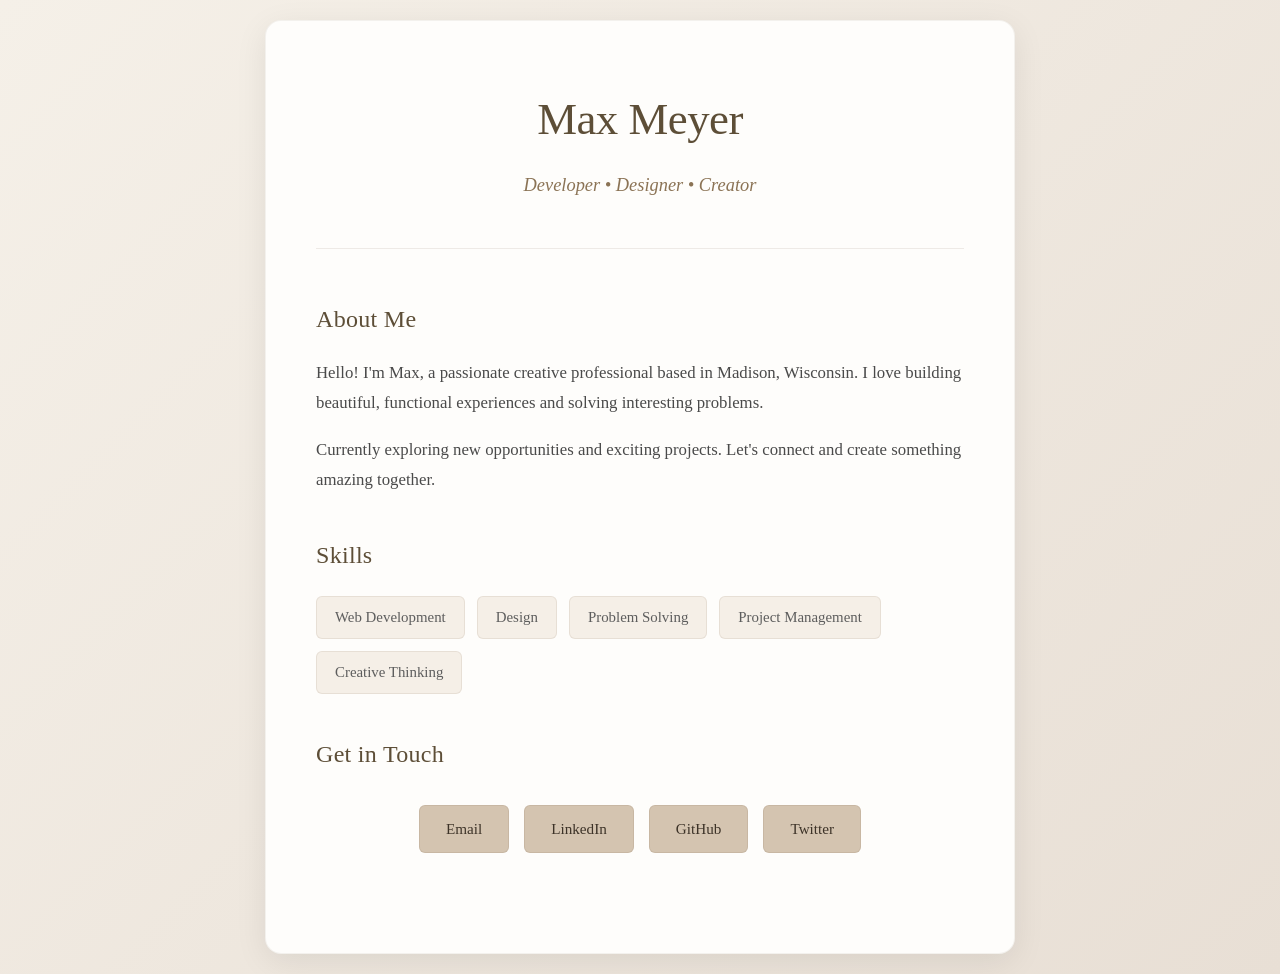
==== index.html @ b64dd480 "Rename max-personal-site.html to index.html" ====
<!DOCTYPE html>
<html lang="en">
<head>
    <meta charset="UTF-8">
    <meta name="viewport" content="width=device-width, initial-scale=1.0">
    <title>Max Meyer</title>
    <style>
        * {
            margin: 0;
            padding: 0;
            box-sizing: border-box;
        }

        body {
            font-family: 'Georgia', 'Times New Roman', serif;
            line-height: 1.7;
            color: #2c2c2c;
            background: linear-gradient(135deg, #f5f0e8 0%, #e8dfd5 100%);
            min-height: 100vh;
            display: flex;
            align-items: center;
            justify-content: center;
            padding: 20px;
        }

        .container {
            max-width: 750px;
            background: #fefdfb;
            border-radius: 16px;
            box-shadow: 0 8px 32px rgba(0,0,0,0.08);
            padding: 60px 50px;
            animation: fadeIn 0.8s ease-out;
            border: 1px solid rgba(200,190,180,0.2);
        }

        @keyframes fadeIn {
            from {
                opacity: 0;
                transform: translateY(20px);
            }
            to {
                opacity: 1;
                transform: translateY(0);
            }
        }

        .header {
            text-align: center;
            margin-bottom: 50px;
            padding-bottom: 30px;
            border-bottom: 1px solid rgba(150,130,110,0.15);
        }

        h1 {
            font-size: 2.8em;
            color: #5d4e37;
            margin-bottom: 12px;
            font-weight: 400;
            letter-spacing: -0.5px;
        }

        .tagline {
            font-size: 1.15em;
            color: #8b7355;
            font-weight: 300;
            font-style: italic;
        }

        .section {
            margin-bottom: 40px;
        }

        h2 {
            font-size: 1.5em;
            color: #5d4e37;
            margin-bottom: 18px;
            font-weight: 400;
            letter-spacing: 0.3px;
        }

        p {
            font-size: 1.05em;
            color: #4a4a4a;
            margin-bottom: 16px;
            line-height: 1.8;
        }

        .links {
            display: flex;
            gap: 15px;
            justify-content: center;
            flex-wrap: wrap;
            margin-top: 30px;
        }

        .links a {
            padding: 10px 26px;
            background: #d4c4b0;
            color: #3d3328;
            text-decoration: none;
            border-radius: 6px;
            transition: all 0.3s ease;
            font-weight: 400;
            font-size: 0.95em;
            border: 1px solid rgba(150,130,110,0.2);
        }

        .links a:hover {
            background: #c4b5a3;
            transform: translateY(-1px);
            box-shadow: 0 4px 12px rgba(93, 78, 55, 0.15);
        }

        .skills {
            display: flex;
            flex-wrap: wrap;
            gap: 12px;
            margin-top: 20px;
        }

        .skill {
            padding: 8px 18px;
            background: #f5efe7;
            border-radius: 6px;
            font-size: 0.93em;
            color: #5d5d5d;
            border: 1px solid rgba(150,130,110,0.15);
        }

        @media (max-width: 600px) {
            .container {
                padding: 40px 30px;
            }

            h1 {
                font-size: 2.2em;
            }

            .tagline {
                font-size: 1.05em;
            }
        }
    </style>
</head>
<body>
    <div class="container">
        <div class="header">
            <h1>Max Meyer</h1>
            <p class="tagline">Developer • Designer • Creator</p>
        </div>

        <div class="section">
            <h2>About Me</h2>
            <p>
                Hello! I'm Max, a passionate creative professional based in Madison, Wisconsin. 
                I love building beautiful, functional experiences and solving interesting problems.
            </p>
            <p>
                Currently exploring new opportunities and exciting projects. Let's connect and create something amazing together.
            </p>
        </div>

        <div class="section">
            <h2>Skills</h2>
            <div class="skills">
                <span class="skill">Web Development</span>
                <span class="skill">Design</span>
                <span class="skill">Problem Solving</span>
                <span class="skill">Project Management</span>
                <span class="skill">Creative Thinking</span>
            </div>
        </div>

        <div class="section">
            <h2>Get in Touch</h2>
            <div class="links">
                <a href="mailto:max@example.com">Email</a>
                <a href="https://linkedin.com/in/maxmeyer" target="_blank">LinkedIn</a>
                <a href="https://github.com/maxmeyer" target="_blank">GitHub</a>
                <a href="https://twitter.com/maxmeyer" target="_blank">Twitter</a>
            </div>
        </div>
    </div>
</body>
</html>
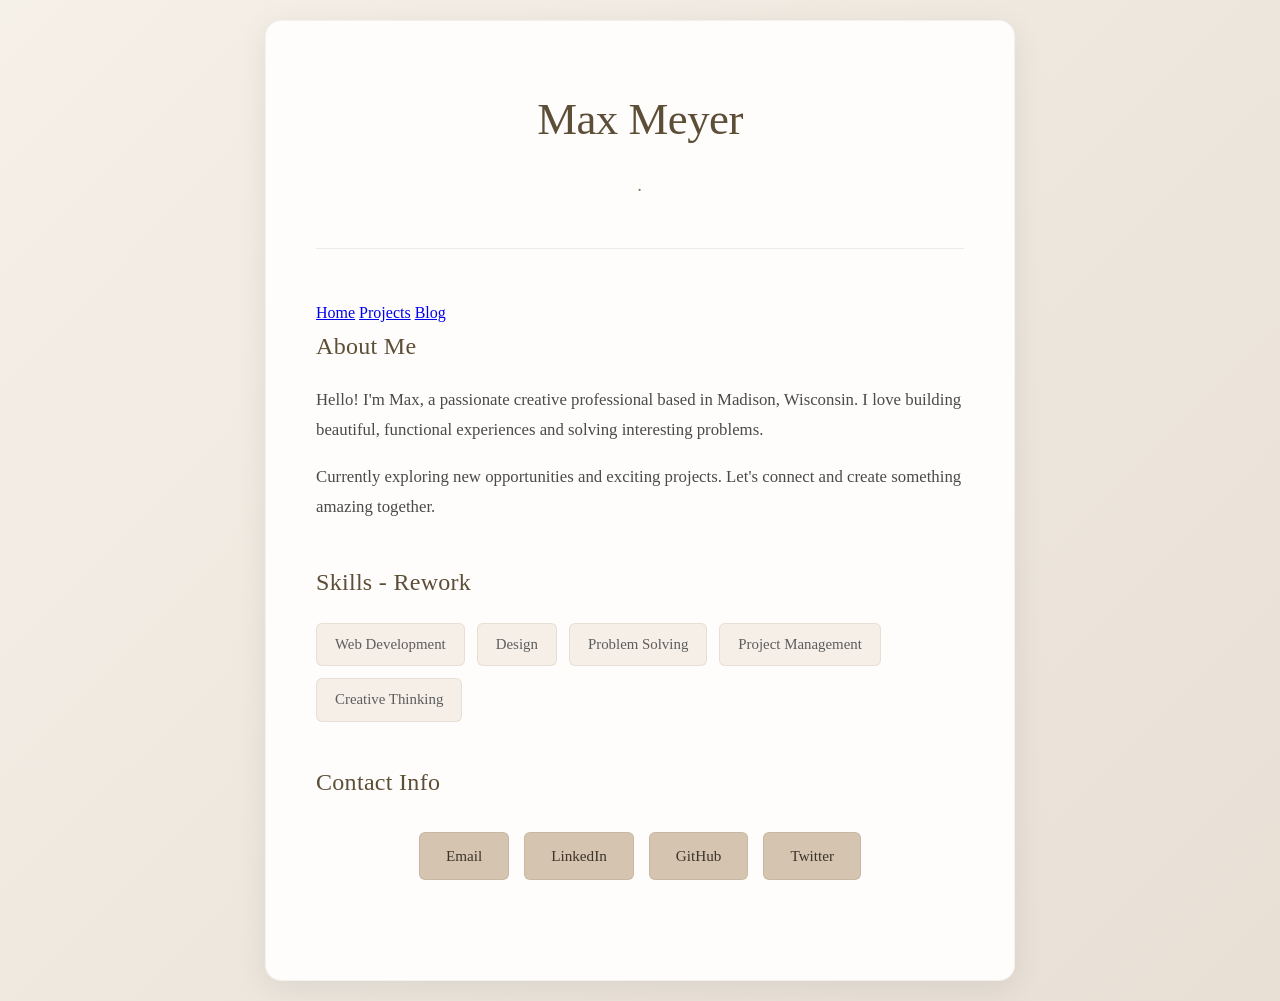
==== commit 0ba47a44: "Merge branch 'main' of https://github.com/maxmeye1/maxmeye1.github.io" ====
--- a/index.html
+++ b/index.html
@@ -146,8 +146,14 @@
     <div class="container">
         <div class="header">
             <h1>Max Meyer</h1>
-            <p class="tagline">Developer • Designer • Creator</p>
+            <p class="tagline">.</p>
         </div>
+
+        <nav>
+            <a href="index.html">Home</a>
+            <a href="projects.html">Projects</a>
+            <a href="blog.html">Blog</a>
+        </nav>
 
         <div class="section">
             <h2>About Me</h2>
@@ -161,7 +167,7 @@
         </div>
 
         <div class="section">
-            <h2>Skills</h2>
+            <h2>Skills - Rework</h2>
             <div class="skills">
                 <span class="skill">Web Development</span>
                 <span class="skill">Design</span>
@@ -172,12 +178,12 @@
         </div>
 
         <div class="section">
-            <h2>Get in Touch</h2>
+            <h2>Contact Info</h2>
             <div class="links">
-                <a href="mailto:max@example.com">Email</a>
-                <a href="https://linkedin.com/in/maxmeyer" target="_blank">LinkedIn</a>
-                <a href="https://github.com/maxmeyer" target="_blank">GitHub</a>
-                <a href="https://twitter.com/maxmeyer" target="_blank">Twitter</a>
+                <a href="mailto:maxmeyer1@live.com">Email</a>
+                <a href="https://www.linkedin.com/in/maxemeyer/" target="_blank">LinkedIn</a>
+                <a href="https://github.com/maxmeye1" target="_blank">GitHub</a>
+                <a href="https://x.com/mmeyerumn" target="_blank">Twitter</a>
             </div>
         </div>
     </div>
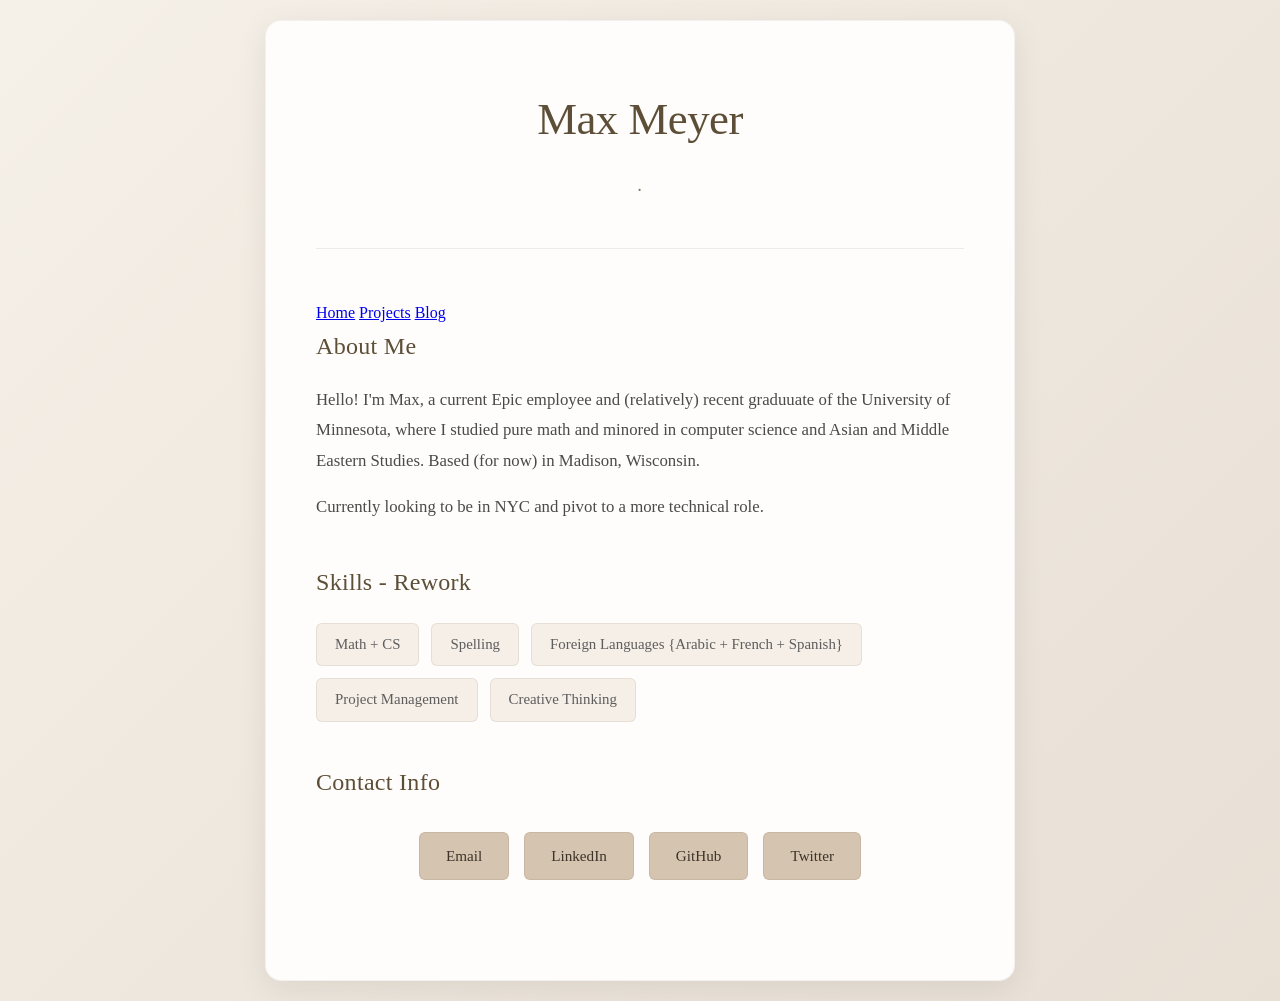
==== commit a3f4024c: "Update index.html" ====
--- a/index.html
+++ b/index.html
@@ -158,20 +158,21 @@
         <div class="section">
             <h2>About Me</h2>
             <p>
-                Hello! I'm Max, a passionate creative professional based in Madison, Wisconsin. 
-                I love building beautiful, functional experiences and solving interesting problems.
+                Hello! I'm Max, a current Epic employee and (relatively) recent graduuate of the University of Minnesota, where
+                I studied pure math and minored in computer science and Asian and Middle Eastern Studies. Based (for now) in 
+                Madison, Wisconsin.
             </p>
             <p>
-                Currently exploring new opportunities and exciting projects. Let's connect and create something amazing together.
+                Currently looking to be in NYC and pivot to a more technical role.
             </p>
         </div>
 
         <div class="section">
             <h2>Skills - Rework</h2>
             <div class="skills">
-                <span class="skill">Web Development</span>
-                <span class="skill">Design</span>
-                <span class="skill">Problem Solving</span>
+                <span class="skill">Math + CS</span>
+                <span class="skill">Spelling</span>
+                <span class="skill">Foreign Languages {Arabic + French + Spanish} </span>
                 <span class="skill">Project Management</span>
                 <span class="skill">Creative Thinking</span>
             </div>
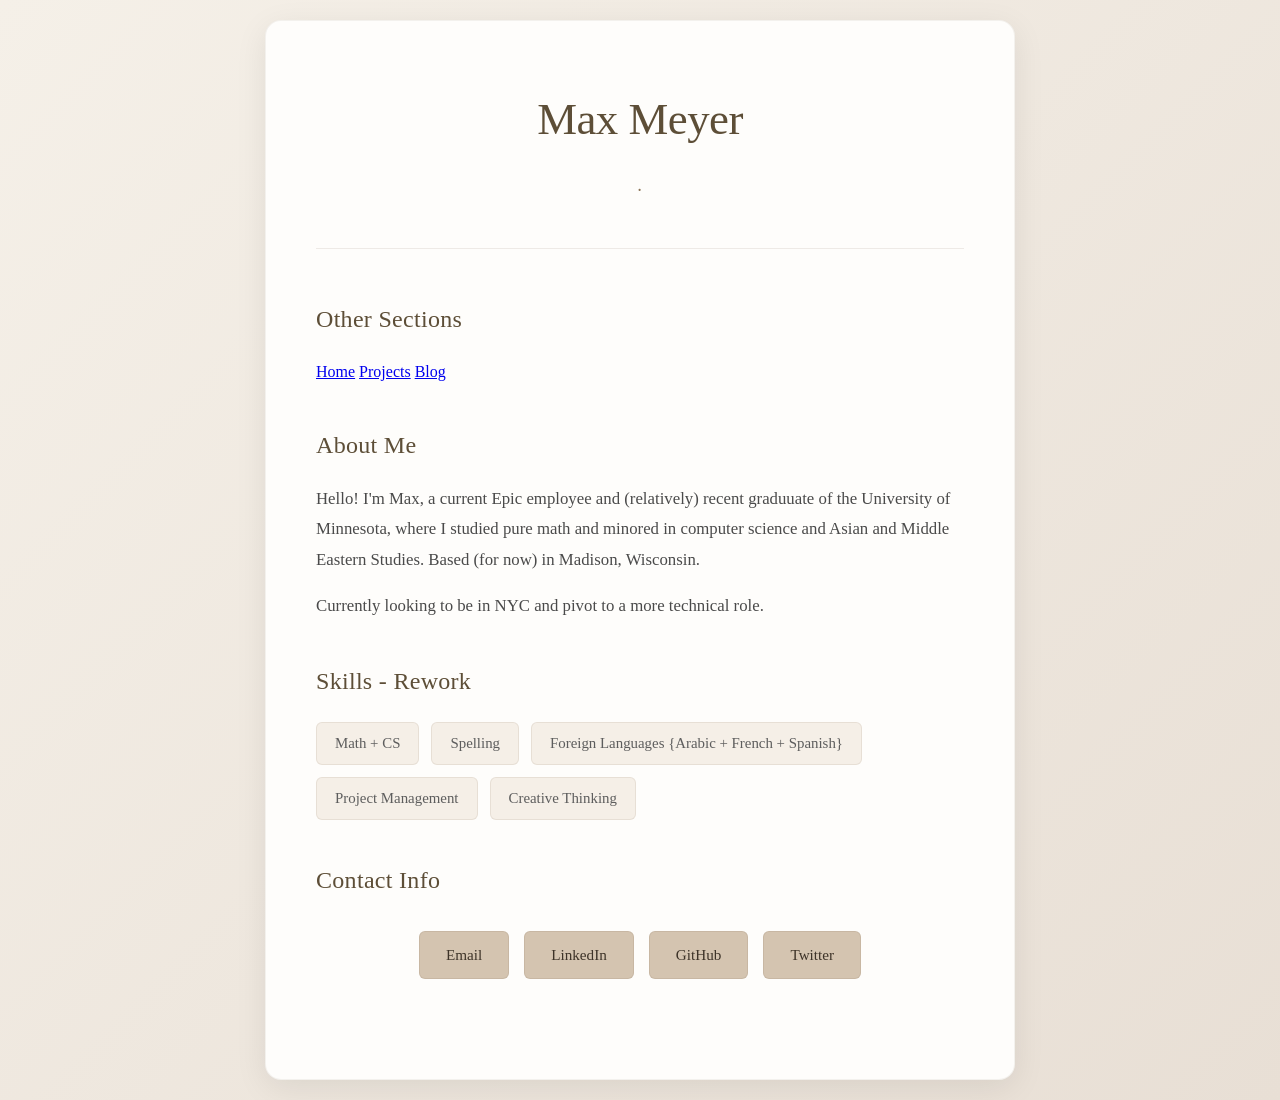
==== commit a4f5e38d: "rework home page" ====
--- a/index.html
+++ b/index.html
@@ -148,12 +148,16 @@
             <h1>Max Meyer</h1>
             <p class="tagline">.</p>
         </div>
-
-        <nav>
-            <a href="index.html">Home</a>
-            <a href="projects.html">Projects</a>
-            <a href="blog.html">Blog</a>
-        </nav>
+        
+        <div class="section">
+            <h2>Other Sections</h2>
+            <nav>
+                <a href="index.html">Home</a>
+                <a href="projects.html">Projects</a>
+                <a href="blog.html">Blog</a>
+            </nav> 
+        </div>
+        
 
         <div class="section">
             <h2>About Me</h2>
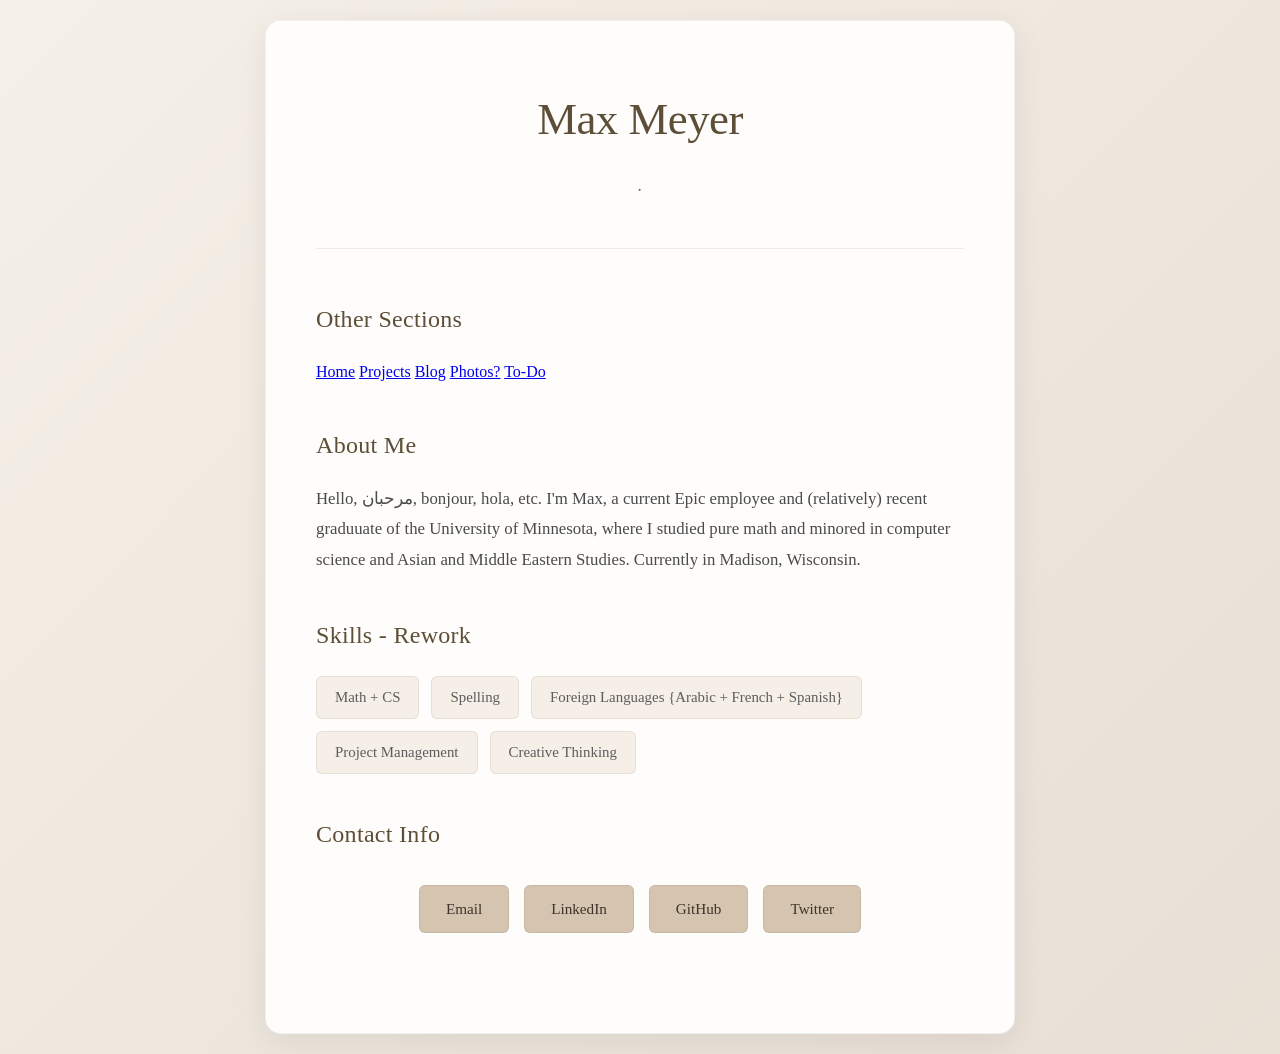
==== commit 1ec98689: "Updates to files Adding photos, project page, to do pages" ====
--- a/index.html
+++ b/index.html
@@ -154,7 +154,10 @@
             <nav>
                 <a href="index.html">Home</a>
                 <a href="projects.html">Projects</a>
-                <a href="blog.html">Blog</a>
+                <a href="blog-index-page.html">Blog</a>
+                <a href="photos.html">Photos?</a>
+                <a href="todo.html">To-Do</a>
+
             </nav> 
         </div>
         
@@ -162,12 +165,9 @@
         <div class="section">
             <h2>About Me</h2>
             <p>
-                Hello! I'm Max, a current Epic employee and (relatively) recent graduuate of the University of Minnesota, where
-                I studied pure math and minored in computer science and Asian and Middle Eastern Studies. Based (for now) in 
+                Hello, مرحبان, bonjour, hola, etc. I'm Max, a current Epic employee and (relatively) recent graduuate of the University of Minnesota, where
+                I studied pure math and minored in computer science and Asian and Middle Eastern Studies. Currently in 
                 Madison, Wisconsin.
-            </p>
-            <p>
-                Currently looking to be in NYC and pivot to a more technical role.
             </p>
         </div>
 
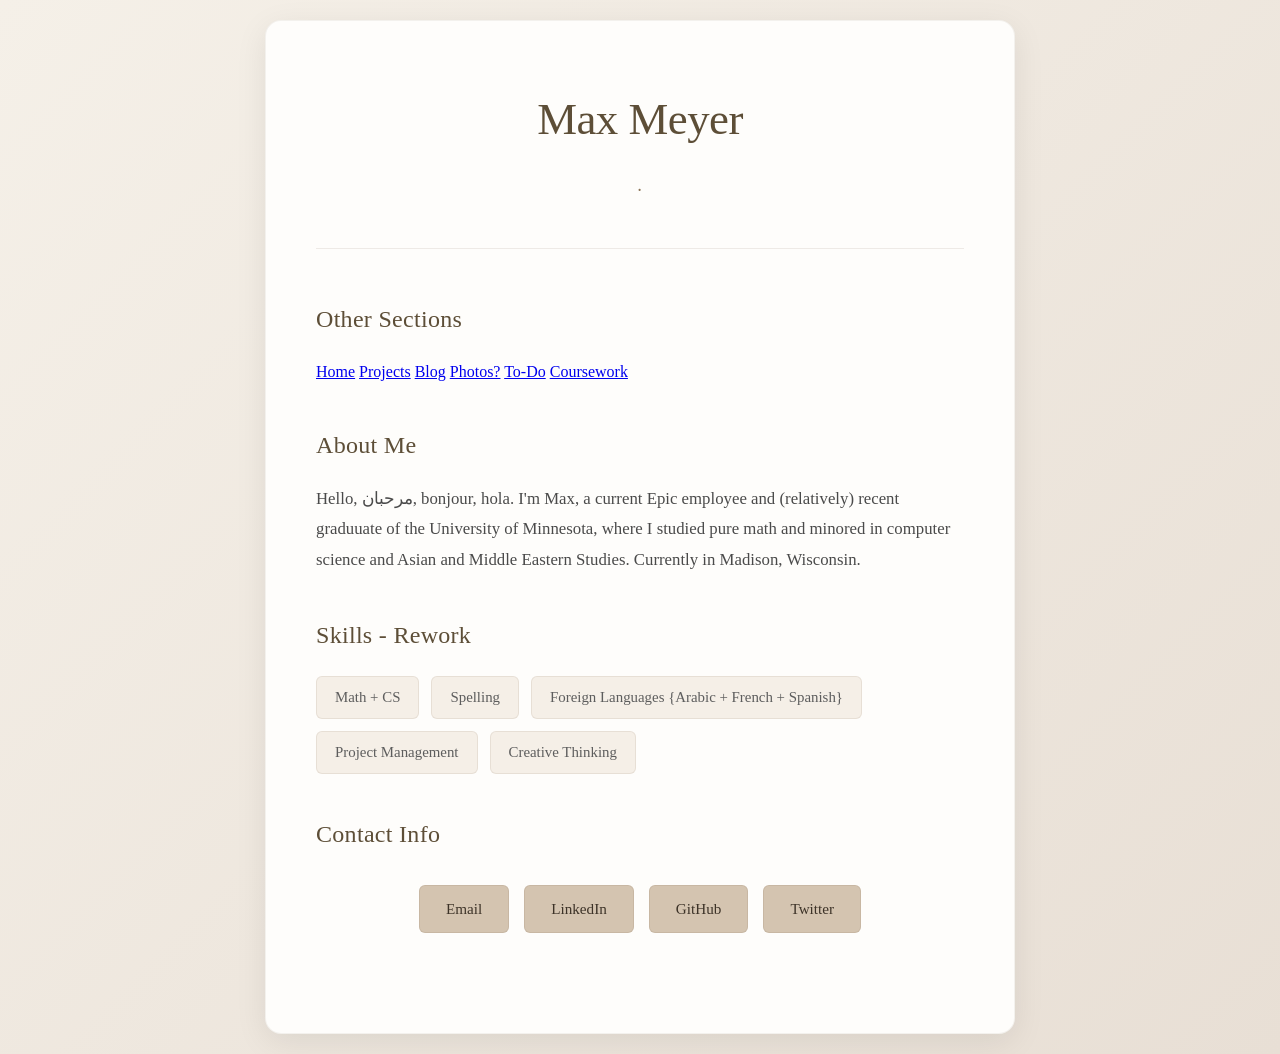
==== commit 8242feed: "Update index.html" ====
--- a/index.html
+++ b/index.html
@@ -157,6 +157,7 @@
                 <a href="blog-index-page.html">Blog</a>
                 <a href="photos.html">Photos?</a>
                 <a href="todo.html">To-Do</a>
+                <a href="coursework-page.html">Coursework</a>
 
             </nav> 
         </div>
@@ -165,7 +166,7 @@
         <div class="section">
             <h2>About Me</h2>
             <p>
-                Hello, مرحبان, bonjour, hola, etc. I'm Max, a current Epic employee and (relatively) recent graduuate of the University of Minnesota, where
+                Hello, مرحبان, bonjour, hola. I'm Max, a current Epic employee and (relatively) recent graduuate of the University of Minnesota, where
                 I studied pure math and minored in computer science and Asian and Middle Eastern Studies. Currently in 
                 Madison, Wisconsin.
             </p>
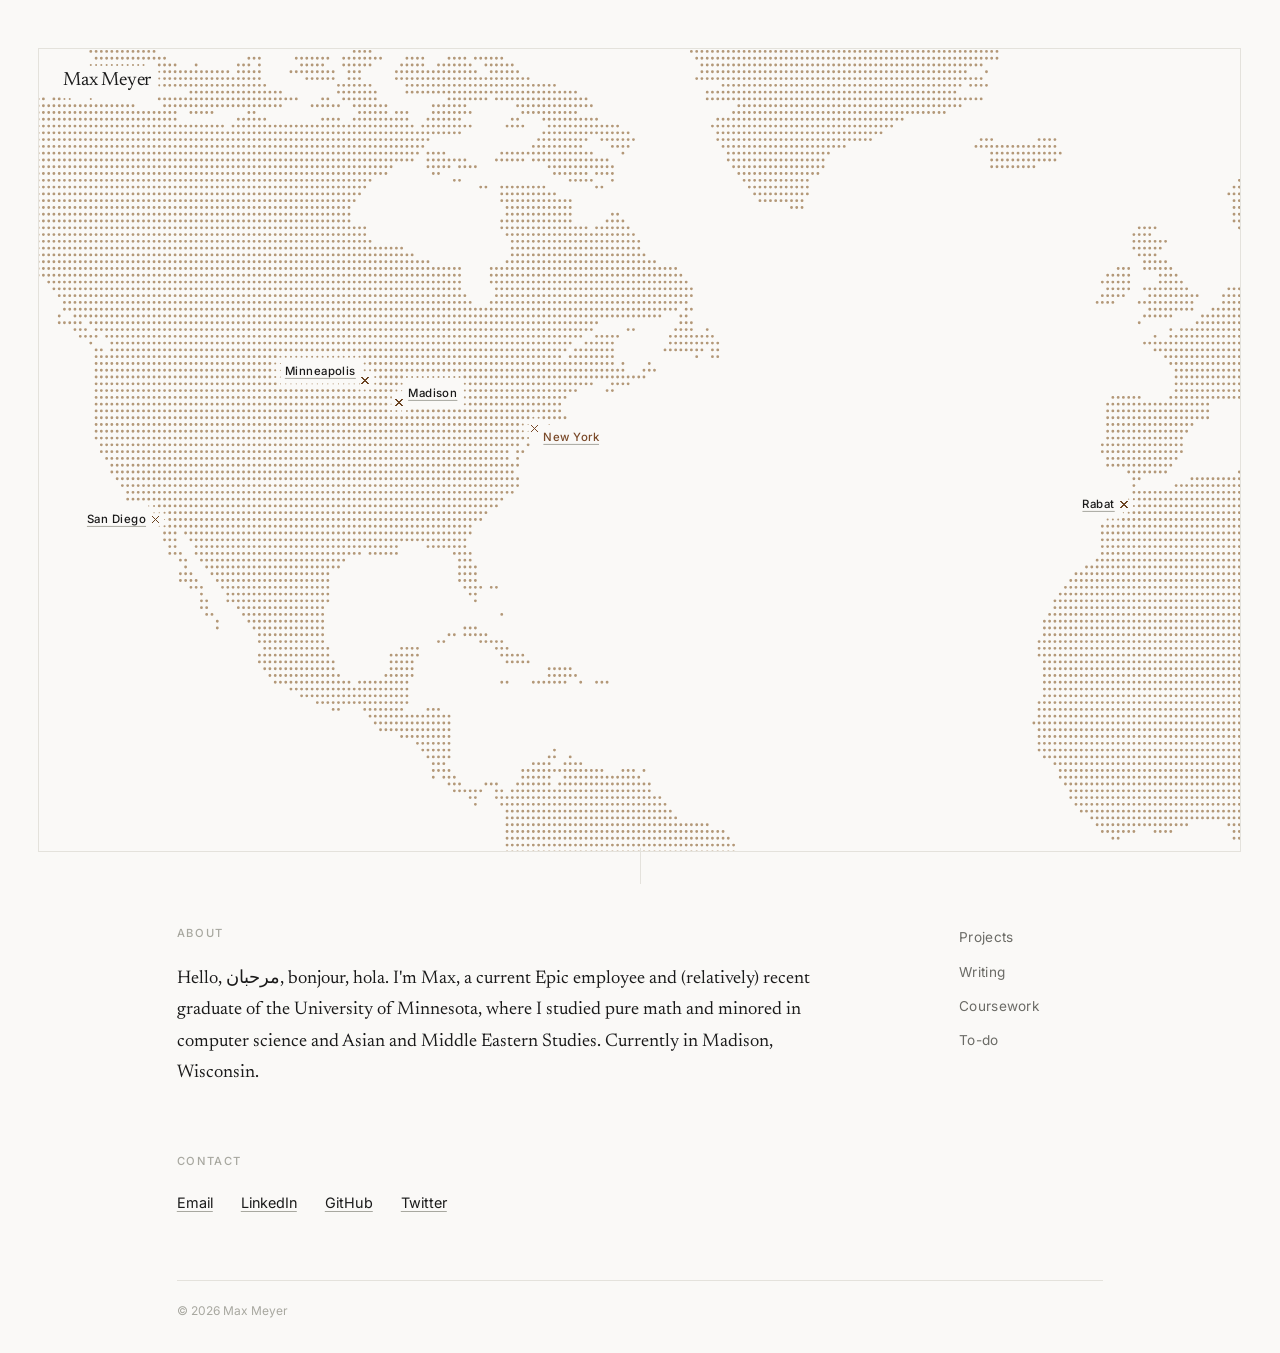
==== commit 27c78cf8: "making things better" ====
--- a/index.html
+++ b/index.html
@@ -4,194 +4,64 @@
     <meta charset="UTF-8">
     <meta name="viewport" content="width=device-width, initial-scale=1.0">
     <title>Max Meyer</title>
-    <style>
-        * {
-            margin: 0;
-            padding: 0;
-            box-sizing: border-box;
-        }
-
-        body {
-            font-family: 'Georgia', 'Times New Roman', serif;
-            line-height: 1.7;
-            color: #2c2c2c;
-            background: linear-gradient(135deg, #f5f0e8 0%, #e8dfd5 100%);
-            min-height: 100vh;
-            display: flex;
-            align-items: center;
-            justify-content: center;
-            padding: 20px;
-        }
-
-        .container {
-            max-width: 750px;
-            background: #fefdfb;
-            border-radius: 16px;
-            box-shadow: 0 8px 32px rgba(0,0,0,0.08);
-            padding: 60px 50px;
-            animation: fadeIn 0.8s ease-out;
-            border: 1px solid rgba(200,190,180,0.2);
-        }
-
-        @keyframes fadeIn {
-            from {
-                opacity: 0;
-                transform: translateY(20px);
-            }
-            to {
-                opacity: 1;
-                transform: translateY(0);
-            }
-        }
-
-        .header {
-            text-align: center;
-            margin-bottom: 50px;
-            padding-bottom: 30px;
-            border-bottom: 1px solid rgba(150,130,110,0.15);
-        }
-
-        h1 {
-            font-size: 2.8em;
-            color: #5d4e37;
-            margin-bottom: 12px;
-            font-weight: 400;
-            letter-spacing: -0.5px;
-        }
-
-        .tagline {
-            font-size: 1.15em;
-            color: #8b7355;
-            font-weight: 300;
-            font-style: italic;
-        }
-
-        .section {
-            margin-bottom: 40px;
-        }
-
-        h2 {
-            font-size: 1.5em;
-            color: #5d4e37;
-            margin-bottom: 18px;
-            font-weight: 400;
-            letter-spacing: 0.3px;
-        }
-
-        p {
-            font-size: 1.05em;
-            color: #4a4a4a;
-            margin-bottom: 16px;
-            line-height: 1.8;
-        }
-
-        .links {
-            display: flex;
-            gap: 15px;
-            justify-content: center;
-            flex-wrap: wrap;
-            margin-top: 30px;
-        }
-
-        .links a {
-            padding: 10px 26px;
-            background: #d4c4b0;
-            color: #3d3328;
-            text-decoration: none;
-            border-radius: 6px;
-            transition: all 0.3s ease;
-            font-weight: 400;
-            font-size: 0.95em;
-            border: 1px solid rgba(150,130,110,0.2);
-        }
-
-        .links a:hover {
-            background: #c4b5a3;
-            transform: translateY(-1px);
-            box-shadow: 0 4px 12px rgba(93, 78, 55, 0.15);
-        }
-
-        .skills {
-            display: flex;
-            flex-wrap: wrap;
-            gap: 12px;
-            margin-top: 20px;
-        }
-
-        .skill {
-            padding: 8px 18px;
-            background: #f5efe7;
-            border-radius: 6px;
-            font-size: 0.93em;
-            color: #5d5d5d;
-            border: 1px solid rgba(150,130,110,0.15);
-        }
-
-        @media (max-width: 600px) {
-            .container {
-                padding: 40px 30px;
-            }
-
-            h1 {
-                font-size: 2.2em;
-            }
-
-            .tagline {
-                font-size: 1.05em;
-            }
-        }
-    </style>
+    <link rel="preconnect" href="https://fonts.googleapis.com">
+    <link rel="preconnect" href="https://fonts.gstatic.com" crossorigin>
+    <link href="https://fonts.googleapis.com/css2?family=Inter:wght@400;500&family=Newsreader:ital,opsz,wght@0,6..72,400;1,6..72,400&display=swap" rel="stylesheet">
+    <link rel="stylesheet" href="style.css">
 </head>
 <body>
-    <div class="container">
-        <div class="header">
-            <h1>Max Meyer</h1>
-            <p class="tagline">.</p>
-        </div>
-        
-        <div class="section">
-            <h2>Other Sections</h2>
-            <nav>
-                <a href="index.html">Home</a>
-                <a href="projects.html">Projects</a>
-                <a href="blog-index-page.html">Blog</a>
-                <a href="photos.html">Photos?</a>
-                <a href="todo.html">To-Do</a>
-                <a href="coursework-page.html">Coursework</a>
+    <div class="home">
+        <header class="hero" id="hero">
+            <div class="worldmap" id="worldmap">
+                <h1 class="map-title" id="map-title">Max Meyer</h1>
+                <svg aria-hidden="true" focusable="false" preserveAspectRatio="none">
+                    <path class="dots"/>
+                    <path class="dots dots-mid"/>
+                    <path class="dots dots-small"/>
+                </svg>
+                <!-- Pins come from places.js -->
+            </div>
+            <button class="scroll-cue" type="button" aria-label="Scroll down"></button>
+        </header>
 
-            </nav> 
-        </div>
-        
+        <div class="below" id="below">
+            <!-- About and Contact come from content/about.js -->
+            <main class="bio">
+                <section>
+                    <p class="label">About</p>
+                    <div id="about"></div>
+                </section>
 
-        <div class="section">
-            <h2>About Me</h2>
-            <p>
-                Hello, مرحبان, bonjour, hola. I'm Max, a current Epic employee and (relatively) recent graduuate of the University of Minnesota, where
-                I studied pure math and minored in computer science and Asian and Middle Eastern Studies. Currently in 
-                Madison, Wisconsin.
-            </p>
+                <section>
+                    <p class="label">Contact</p>
+                    <ul class="contact" id="contact"></ul>
+                </section>
+            </main>
+
+            <nav class="side-nav" aria-label="Site">
+                <ul>
+                    <li><a href="projects-page.html">Projects</a></li>
+                    <li><a href="blog-index-page.html">Writing</a></li>
+                    <li><a href="coursework-page.html">Coursework</a></li>
+                    <li><a href="todo.html">To-do</a></li>
+                </ul>
+            </nav>
         </div>
 
-        <div class="section">
-            <h2>Skills - Rework</h2>
-            <div class="skills">
-                <span class="skill">Math + CS</span>
-                <span class="skill">Spelling</span>
-                <span class="skill">Foreign Languages {Arabic + French + Spanish} </span>
-                <span class="skill">Project Management</span>
-                <span class="skill">Creative Thinking</span>
-            </div>
-        </div>
+        <footer class="site-foot">&copy; 2026 Max Meyer</footer>
+    </div>
 
-        <div class="section">
-            <h2>Contact Info</h2>
-            <div class="links">
-                <a href="mailto:maxmeyer1@live.com">Email</a>
-                <a href="https://www.linkedin.com/in/maxemeyer/" target="_blank">LinkedIn</a>
-                <a href="https://github.com/maxmeye1" target="_blank">GitHub</a>
-                <a href="https://x.com/mmeyerumn" target="_blank">Twitter</a>
-            </div>
-        </div>
-    </div>
+    <script src="render.js"></script>
+    <script src="content/about.js"></script>
+    <script src="content/places.js"></script>
+    <script>
+        document.getElementById('map-title').textContent = ABOUT.name;
+        document.getElementById('about').innerHTML = markup(ABOUT.about);
+        document.getElementById('contact').innerHTML = ABOUT.contact.map(function (c) {
+            const external = /^https?:/.test(c.url);
+            return '<li><a href="' + c.url + '"' + (external ? ' target="_blank" rel="noopener"' : '') + '>' + inlineMarkup(c.label) + '</a></li>';
+        }).join('');
+    </script>
+    <script src="home.js"></script>
 </body>
 </html>
--- a/style.css
+++ b/style.css
@@ -0,0 +1,761 @@
+/* Shared styles for maxmeyer.github.io */
+
+:root {
+    --bg: #faf9f7;
+    --ink: #1a1a1a;
+    --muted: #6b6b66;
+    --faint: #a8a8a0;
+    --rule: #e4e2dc;
+    --accent: #7a4a2a;
+    --dot: #b39878;
+    --mark: #6b4423;
+    --land: #efede7;
+    --board: #f1eee8;
+    --note-1: #ece0cb;
+    --note-2: #e4d3b8;
+    --note-3: #f1e8d8;
+    --note-4: #dcc9a8;
+    --note-ink: #2b251c;
+
+    --serif: 'Newsreader', 'Iowan Old Style', 'Palatino Linotype', Georgia, serif;
+    --sans: 'Inter', -apple-system, BlinkMacSystemFont, 'Segoe UI', Helvetica, Arial, sans-serif;
+}
+
+@media (prefers-color-scheme: dark) {
+    :root {
+        --bg: #131312;
+        --ink: #ecebe6;
+        --muted: #9a9a92;
+        --faint: #5f5f59;
+        --rule: #2a2a27;
+        --accent: #d8a877;
+        --dot: #6a5744;
+        --mark: #d8a877;
+        --land: #1d1d1b;
+        --board: #1a1918;
+        --note-1: #3b3329;
+        --note-2: #43392d;
+        --note-3: #342e27;
+        --note-4: #4a3d2e;
+        --note-ink: #f0ebe1;
+    }
+}
+
+* { margin: 0; padding: 0; box-sizing: border-box; }
+
+html { -webkit-text-size-adjust: 100%; }
+
+body {
+    background: var(--bg);
+    color: var(--ink);
+    font-family: var(--serif);
+    font-size: 1.15rem;
+    line-height: 1.7;
+    -webkit-font-smoothing: antialiased;
+    text-rendering: optimizeLegibility;
+}
+
+.wrap {
+    max-width: 680px;
+    margin: 0 auto;
+    padding: 4.5rem 1.5rem 6rem;
+    animation: rise 0.7s ease-out both;
+}
+
+@keyframes rise {
+    from { opacity: 0; transform: translateY(8px); }
+    to   { opacity: 1; transform: none; }
+}
+
+@media (prefers-reduced-motion: reduce) {
+    .wrap { animation: none; }
+}
+
+/* ---------- Top nav ---------- */
+
+.site-nav {
+    display: flex;
+    flex-wrap: wrap;
+    align-items: baseline;
+    justify-content: flex-end;
+    gap: 0.5rem 2rem;
+    margin-bottom: 5rem;
+    font-family: var(--sans);
+    font-size: 0.8rem;
+    letter-spacing: 0.02em;
+}
+
+.site-nav .mark {
+    color: var(--ink);
+    font-weight: 500;
+    text-decoration: none;
+}
+
+.site-nav ul {
+    display: flex;
+    flex-wrap: wrap;
+    gap: 0.4rem 1.5rem;
+    list-style: none;
+}
+
+.site-nav ul a {
+    color: var(--muted);
+    text-decoration: none;
+    transition: color 0.2s ease;
+}
+
+.site-nav ul a:hover,
+.site-nav ul a[aria-current="page"] { color: var(--ink); }
+
+/* ---------- Type ---------- */
+
+h1 {
+    font-weight: 400;
+    font-size: clamp(2.6rem, 7vw, 3.6rem);
+    line-height: 1.1;
+    letter-spacing: -0.02em;
+    margin-bottom: 1rem;
+}
+
+.lede {
+    color: var(--muted);
+    font-size: 1.25rem;
+    line-height: 1.5;
+    max-width: 32rem;
+}
+
+.label {
+    font-family: var(--sans);
+    font-size: 0.7rem;
+    font-weight: 500;
+    letter-spacing: 0.14em;
+    text-transform: uppercase;
+    color: var(--faint);
+    margin-bottom: 1.25rem;
+}
+
+section { margin-top: 4rem; }
+
+p + p { margin-top: 1.1rem; }
+
+a { color: var(--ink); text-decoration-color: var(--faint); text-underline-offset: 0.2em; text-decoration-thickness: 1px; transition: text-decoration-color 0.2s ease, color 0.2s ease; }
+a:hover { color: var(--accent); text-decoration-color: var(--accent); }
+
+::selection { background: var(--accent); color: var(--bg); }
+
+/* ---------- Lists (projects, posts, contact) ---------- */
+
+.rows { list-style: none; border-top: 1px solid var(--rule); }
+
+.rows > li { border-bottom: 1px solid var(--rule); }
+
+.row {
+    display: grid;
+    grid-template-columns: 7.5rem 1fr;
+    gap: 0.25rem 1.5rem;
+    padding: 1.4rem 0;
+    text-decoration: none;
+    color: inherit;
+}
+
+a.row:hover h2 { color: var(--accent); }
+
+.row .meta {
+    font-family: var(--sans);
+    font-size: 0.78rem;
+    color: var(--faint);
+    padding-top: 0.45rem;
+    letter-spacing: 0.02em;
+}
+
+.row h2 {
+    font-weight: 400;
+    font-size: 1.35rem;
+    line-height: 1.3;
+    transition: color 0.2s ease;
+}
+
+.row p {
+    color: var(--muted);
+    font-size: 1rem;
+    line-height: 1.55;
+    margin-top: 0.35rem;
+}
+
+.row .tags {
+    font-family: var(--sans);
+    font-size: 0.72rem;
+    color: var(--faint);
+    margin-top: 0.6rem;
+    letter-spacing: 0.02em;
+}
+
+.row .tags a { color: var(--muted); }
+
+.contact {
+    display: flex;
+    flex-wrap: wrap;
+    gap: 0.5rem 1.75rem;
+    list-style: none;
+    font-family: var(--sans);
+    font-size: 0.9rem;
+}
+
+/* ---------- Footer ---------- */
+
+.site-foot {
+    margin-top: 6rem;
+    padding-top: 1.5rem;
+    border-top: 1px solid var(--rule);
+    font-family: var(--sans);
+    font-size: 0.75rem;
+    color: var(--faint);
+}
+
+@media (max-width: 560px) {
+    body { font-size: 1.08rem; }
+    .wrap { padding-top: 2.5rem; }
+    .site-nav { margin-bottom: 3.5rem; }
+    .row { grid-template-columns: 1fr; }
+    .row .meta { padding-top: 0; }
+}
+
+/* ---------- Home ---------- */
+
+.home { animation: rise 0.7s ease-out both; }
+
+.hero {
+    position: relative;
+    height: 100vh;
+    height: 100svh;
+    display: flex;
+    align-items: center;
+    justify-content: center;
+    padding: clamp(1rem, 3vw, 2.5rem);
+}
+
+.worldmap {
+    position: relative;
+    width: 100%;
+    aspect-ratio: 2;
+    border: 1px solid var(--rule);
+    container-type: inline-size;
+    transform: translateY(calc(var(--pull, 0) * -26px));
+    transition: transform 0.5s cubic-bezier(.2, .8, .2, 1);
+}
+.hero.pulling .worldmap { transition: transform 0.1s linear; }
+.worldmap svg { position: absolute; inset: 0; width: 100%; height: 100%; display: block; }
+.worldmap .dots { fill: none; stroke: var(--dot); stroke-linecap: round; }
+
+.map-title {
+    position: absolute;
+    top: clamp(0.6rem, 1.8cqw, 1.5rem);
+    left: clamp(0.7rem, 2cqw, 1.75rem);
+    margin: 0;
+    z-index: 2;
+    font: 400 clamp(0.95rem, 1.6cqw, 1.4rem)/1 var(--serif);
+    letter-spacing: -0.01em;
+}
+
+.scroll-cue {
+    position: absolute;
+    bottom: 1rem;
+    left: 50%;
+    width: 24px;
+    height: 2.25rem;
+    margin-left: -12px;
+    border: 0;
+    background: none;
+    cursor: pointer;
+}
+.scroll-cue::before,
+.scroll-cue::after {
+    content: '';
+    position: absolute;
+    left: 50%;
+    top: 0;
+    width: 1px;
+    background: var(--rule);
+    height: 100%;
+}
+.scroll-cue::after {
+    background: var(--mark);
+    height: calc(var(--pull, 0) * 100%);
+    transition: height 0.5s cubic-bezier(.2, .8, .2, 1);
+}
+.hero.pulling .scroll-cue::after { transition: height 0.1s linear; }
+
+.below {
+    display: grid;
+    grid-template-columns: minmax(0, 680px) 9rem;
+    justify-content: center;
+    gap: 2.5rem clamp(3rem, 8vw, 8rem);
+    padding: 1.5rem clamp(1rem, 3vw, 2.5rem) 0;
+}
+.bio section:first-child { margin-top: 0; }
+
+.side-nav ul {
+    list-style: none;
+    display: flex;
+    flex-direction: column;
+    gap: 0.7rem;
+    font-family: var(--sans);
+    font-size: 0.85rem;
+    letter-spacing: 0.02em;
+    padding-top: 0.15rem;
+}
+.side-nav a { color: var(--muted); text-decoration: none; }
+.side-nav a:hover { color: var(--ink); }
+
+.home .site-foot {
+    width: min(calc(100% - 2 * clamp(1rem, 3vw, 2.5rem)), calc(680px + 9rem + clamp(3rem, 8vw, 8rem)));
+    margin: 4rem auto 0;
+    padding: 1.25rem 0 2rem;
+}
+
+@media (max-width: 760px) {
+    .below { grid-template-columns: minmax(0, 1fr); }
+    .side-nav { order: -1; }
+    .side-nav ul { flex-direction: row; flex-wrap: wrap; gap: 0.5rem 1.5rem; }
+}
+
+/* Pins */
+.place { position: absolute; width: 0; height: 0; z-index: 1; --xs: clamp(5px, 0.6cqw, 9px); }
+.place:hover, .place:focus-within, .place.open { z-index: 10; }
+
+.place-x {
+    position: absolute;
+    left: calc(var(--xs) / -2); top: calc(var(--xs) / -2);
+    width: var(--xs); height: var(--xs);
+    --c: var(--mark);
+    background:
+        linear-gradient(45deg, transparent calc(50% - 0.65px), var(--c) calc(50% - 0.65px), var(--c) calc(50% + 0.65px), transparent calc(50% + 0.65px)),
+        linear-gradient(-45deg, transparent calc(50% - 0.65px), var(--c) calc(50% - 0.65px), var(--c) calc(50% + 0.65px), transparent calc(50% + 0.65px));
+}
+
+.place-name {
+    position: absolute;
+    top: 0;
+    transform: translateY(calc(-50% + var(--dy, 0px)));
+    white-space: nowrap;
+    font: 500 clamp(0.62rem, 0.95cqw, 0.9rem)/1 var(--sans);
+    letter-spacing: 0.04em;
+    color: var(--ink);
+    background: none;
+    padding: 0.15rem 0.1rem;
+    border: 0;
+}
+button.place-name { cursor: pointer; text-decoration: underline; text-decoration-color: var(--faint); text-underline-offset: 0.25em; text-decoration-thickness: 1px; }
+button.place-name:hover, .place:focus-within .place-name, .place.open .place-name { color: var(--accent); text-decoration-color: var(--accent); }
+.place-name:focus-visible { outline: 1px solid var(--accent); outline-offset: 1px; }
+.place--right .place-name { left: calc(var(--xs) / 2 + 4px); }
+.place--left  .place-name { right: calc(var(--xs) / 2 + 4px); }
+
+.place-note {
+    position: absolute;
+    top: calc(var(--dy, 0px) + 0.85em);
+    width: max-content;
+    max-width: 17rem;
+    font: 400 clamp(0.66rem, 0.9cqw, 0.85rem)/1.45 var(--sans);
+    color: var(--muted);
+    white-space: normal;
+    pointer-events: none;
+}
+.place--right .place-note { left: calc(var(--xs) / 2 + 4px); }
+.place--left  .place-note { right: calc(var(--xs) / 2 + 4px); text-align: right; }
+.place--left  .place-note.flip { right: auto; left: calc(var(--xs) / 2 + 4px); text-align: left; }
+.place--right .place-note.flip { left: auto; right: calc(var(--xs) / 2 + 4px); text-align: right; }
+.place-note.typing::after {
+    content: '';
+    display: inline-block;
+    width: 1px; height: 1em;
+    margin-left: 1px;
+    vertical-align: -0.15em;
+    background: var(--accent);
+}
+
+/* Where I am now: a slow, quiet ring */
+.place--current .place-x { --c: var(--accent); }
+.place--current .place-name { color: var(--accent); }
+.place--current .place-x::before {
+    content: '';
+    position: absolute;
+    left: 50%; top: 50%;
+    width: calc(var(--xs) * 3.2);
+    aspect-ratio: 1;
+    box-sizing: border-box;            /* border included, so the centre is exact */
+    border: 1px solid var(--accent);
+    border-radius: 50%;
+    opacity: 0;
+    transform: translate(-50%, -50%) scale(0.35);
+    animation: here 3.2s ease-out infinite;
+}
+@keyframes here {
+    0%   { transform: translate(-50%, -50%) scale(0.35); opacity: 0.7; }
+    70%  { opacity: 0; }
+    100% { transform: translate(-50%, -50%) scale(1.5); opacity: 0; }
+}
+
+@media (prefers-reduced-motion: reduce) {
+    .home { animation: none; }
+    .place--current .place-x::before { animation: none; opacity: 0.5; transform: translate(-50%, -50%); }
+    .worldmap, .scroll-cue::after { transition: none; }
+}
+
+/* ---------- Article & legacy page layout ---------- */
+/* Lets older pages (blog posts, to-do, coursework, projects) pick up the
+   site look without touching their content. */
+
+.container {
+    max-width: 680px;
+    margin: 0 auto;
+    padding: 3rem 1.5rem 6rem;
+    animation: rise 0.7s ease-out both;
+}
+
+.back-link {
+    display: inline-block;
+    margin: 0 1.5rem 3rem 0;
+    font-family: var(--sans);
+    font-size: 0.8rem;
+    letter-spacing: 0.02em;
+    color: var(--muted);
+    text-decoration: none;
+}
+.back-link:hover { color: var(--ink); }
+
+.post-header {
+    margin-bottom: 3rem;
+    padding-bottom: 2rem;
+    border-bottom: 1px solid var(--rule);
+}
+
+.post-meta,
+.subtitle {
+    font-family: var(--sans);
+    font-size: 0.8rem;
+    letter-spacing: 0.02em;
+    color: var(--faint);
+}
+
+.post-content p { margin: 0 0 1.25rem; }
+
+.post-content h2 {
+    font-weight: 400;
+    font-size: 1.7rem;
+    line-height: 1.25;
+    letter-spacing: -0.01em;
+    margin: 3rem 0 1rem;
+}
+
+.post-content h3 {
+    font-family: var(--sans);
+    font-size: 0.7rem;
+    font-weight: 500;
+    letter-spacing: 0.14em;
+    text-transform: uppercase;
+    color: var(--faint);
+    margin: 2.5rem 0 1rem;
+}
+
+.post-content ul,
+.post-content ol { margin: 0 0 1.25rem 1.4rem; }
+.post-content li { margin-bottom: 0.5rem; padding-left: 0.2rem; }
+.post-content li::marker { color: var(--faint); }
+
+.post-content blockquote {
+    margin: 2rem 0;
+    padding-left: 1.25rem;
+    border-left: 2px solid var(--accent);
+    color: var(--muted);
+    font-style: italic;
+}
+
+.post-content code {
+    font-family: ui-monospace, 'SF Mono', Menlo, monospace;
+    font-size: 0.85em;
+    background: var(--land);
+    padding: 0.1em 0.35em;
+    border-radius: 3px;
+}
+
+.post-content pre {
+    background: var(--land);
+    padding: 1rem 1.25rem;
+    overflow-x: auto;
+    margin: 1.5rem 0;
+    border-radius: 4px;
+}
+.post-content pre code { background: none; padding: 0; }
+
+.post-footer {
+    margin-top: 4rem;
+    padding-top: 1.5rem;
+    border-top: 1px solid var(--rule);
+    font-family: var(--sans);
+    font-size: 0.8rem;
+}
+.post-footer a { color: var(--muted); text-decoration: none; }
+.post-footer a:hover { color: var(--accent); }
+
+/* Page-level headers (coursework, etc.) */
+.header { margin: 0 0 2.5rem; }
+.header:not(:first-of-type) { margin-top: 5rem; }
+.header h1 { margin-bottom: 0.5rem; }
+
+.course-list { list-style: none; border-top: 1px solid var(--rule); margin-bottom: 1rem; }
+.course-item { padding: 0.9rem 0; border-bottom: 1px solid var(--rule); }
+.course-item:empty,
+.course-item:has(.course-title:empty):not(:has(.course-textbook:not(:empty))) { display: none; }
+.course-title { font-size: 1.1rem; }
+.course-textbook { font-size: 0.95rem; color: var(--muted); font-style: italic; margin-top: 0.15rem; }
+.course-textbook:empty { display: none; }
+
+@media (max-width: 560px) {
+    .container { padding-top: 2rem; }
+}
+
+/* ---------- Paisleys (projects page) ---------- */
+
+.field-page { animation: rise 0.7s ease-out both; padding: 1.25rem clamp(1rem, 3vw, 2.5rem) 3rem; }
+
+.field-head {
+    display: flex;
+    flex-wrap: wrap;
+    justify-content: space-between;
+    align-items: baseline;
+    gap: 0.5rem 2rem;
+}
+.field-head .site-nav { margin: 0; }
+.field-title {
+    margin: 0;
+    font: 400 1.25rem/1.2 var(--serif);
+    letter-spacing: -0.01em;
+}
+.field-title span {
+    margin-left: 0.75rem;
+    font: 400 0.8rem var(--sans);
+    letter-spacing: 0.02em;
+    color: var(--faint);
+}
+
+.field {
+    position: relative;
+    margin-top: 0.75rem;
+    overflow: clip;
+    transition: height 0.9s cubic-bezier(.2, .8, .2, 1);
+}
+
+.paisley,
+.paisley-deco,
+.paisley-sprig {
+    position: absolute;
+    left: 0; top: 0;
+    aspect-ratio: 200 / 220;
+    transition: transform 0.95s cubic-bezier(.2, .8, .2, 1), opacity 0.5s ease, scale 0.5s ease;
+}
+.paisley-sprig { aspect-ratio: 1; transform-origin: 50% 50%; }
+.paisley { cursor: pointer; -webkit-tap-highlight-color: transparent; }
+.paisley-deco, .paisley-sprig { pointer-events: none; }
+.paisley-deco.tucked, .paisley-sprig.tucked { opacity: 0; scale: 0.6; }
+
+/* Fillers: same ornament in a quieter tone so the projects stand out */
+.paisley-deco .o-fill  { fill: color-mix(in srgb, var(--land) 65%, var(--bg)); stroke: var(--dot); }
+.paisley-deco .o-dash  { stroke: var(--dot); }
+.paisley-deco .o-curl  { stroke: var(--dot); }
+.paisley-deco .o-medal { fill: color-mix(in srgb, var(--land) 35%, var(--bg)); }
+.paisley-art .m-petal { fill: var(--dot); opacity: 0.75; }
+.paisley-art .m-dot   { fill: var(--dot); }
+.paisley-art .m-core  { fill: var(--mark); opacity: 0.55; }
+.paisley-art .m-line  { fill: none; stroke: var(--dot); stroke-width: 1.2; }
+
+.paisley[data-open] {
+    aspect-ratio: auto;
+    padding: clamp(2.6rem, 5vw, 3.9rem);
+    cursor: default;
+    z-index: 2;
+}
+.paisley.animating { z-index: 3; }
+
+.paisley-art {
+    position: absolute; inset: 0;
+    width: 100%; height: 100%;
+    overflow: visible;
+    pointer-events: none;
+    /* rustle: set by paisleys.js, turning the drawing about its own bulb */
+    transform-origin: var(--cx, 50%) var(--cy, 60%);
+    transform: translate(var(--sx, 0px), var(--sy, 0px)) rotate(var(--sr, 0deg));
+}
+
+/* Ornament (stroke widths are set by paisleys.js so they scale with each paisley) */
+.paisley-art .o-fill   { fill: var(--land); stroke: var(--mark); }
+.paisley-art .o-fringe { fill: none; stroke: var(--dot); }
+.paisley-art .o-dot    { fill: var(--dot); }
+.paisley-art .o-line   { fill: none; stroke: var(--dot); }
+.paisley-art .o-leaf   { fill: var(--dot); opacity: 0.8; }
+.paisley-art .o-dash   { fill: none; stroke: var(--mark); opacity: 0.7; }
+.paisley-art .o-medal  { fill: var(--bg); stroke: var(--dot); }
+.paisley-art .o-curl   { fill: none; stroke: var(--mark); stroke-linecap: round; }
+.paisley-art .orn.appear { animation: orn-in 0.5s ease-out both; }
+@keyframes orn-in { from { opacity: 0; } to { opacity: 1; } }
+.paisley:not([data-open]):hover .o-fill { fill: color-mix(in srgb, var(--land) 70%, var(--dot)); }
+
+/* Name sits in the medallion while closed */
+.paisley-name {
+    position: absolute;
+    left: var(--nx, var(--cx, 50%)); top: var(--ny, var(--cy, 60%));
+    transform: translate(-50%, -50%) translate(var(--sx, 0px), var(--sy, 0px)) rotate(var(--sr, 0deg));
+    z-index: 1;
+    appearance: none; background: none; border: 0; cursor: pointer;
+    font: 400 1rem/1.15 var(--serif);          /* size is fitted per paisley by paisleys.js */
+    color: var(--ink);
+    text-align: center;
+}
+.paisley-name:hover { color: var(--accent); }
+.paisley-name:focus-visible { outline: 1px solid var(--accent); outline-offset: 3px; }
+.paisley[data-open] .paisley-name {
+    position: relative;
+    left: auto; top: auto; transform: none;
+    width: auto;
+    display: block;
+    text-align: left;
+    font-size: clamp(1.6rem, 3vw, 2.1rem);
+    letter-spacing: -0.01em;
+    margin-bottom: 0.75rem;
+}
+
+.paisley-body { display: none; position: relative; z-index: 1; font-family: var(--sans); font-size: 0.9rem; line-height: 1.6; color: var(--muted); max-width: 34rem; }
+.paisley[data-open] .paisley-body { display: block; }
+.paisley-body .kind { font-size: 0.7rem; letter-spacing: 0.12em; text-transform: uppercase; color: var(--faint); margin-bottom: 0.6rem; }
+.paisley-body p { margin: 0 0 0.75rem; }
+.paisley-body .tags { color: var(--faint); font-size: 0.78rem; margin-bottom: 0.9rem; }
+.paisley-body .links { display: flex; flex-wrap: wrap; gap: 0.3rem 1.25rem; }
+
+/* Content unrolls downward after the border has travelled */
+.paisley[data-open] .paisley-name,
+.paisley[data-open] .paisley-body { animation: unroll 0.7s 0.85s cubic-bezier(.2,.8,.2,1) both; }
+@keyframes unroll {
+    from { opacity: 0; clip-path: inset(0 0 100% 0); transform: translateY(-6px); }
+    to   { opacity: 1; clip-path: inset(0 0 0 0);    transform: none; }
+}
+
+.paisley-close {
+    display: none;
+    position: absolute;
+    top: clamp(2.1rem, 4vw, 3rem); right: clamp(2.1rem, 4vw, 3rem);
+    width: 2rem; height: 2rem;
+    border: 0; background: none; cursor: pointer;
+    z-index: 1;
+}
+.paisley-close::before,
+.paisley-close::after {
+    content: '';
+    position: absolute; left: 50%; top: 50%;
+    width: 12px; height: 1px;
+    background: var(--muted);
+    transform: translate(-50%, -50%) rotate(45deg);
+}
+.paisley-close::after { transform: translate(-50%, -50%) rotate(-45deg); }
+.paisley-close:hover::before, .paisley-close:hover::after { background: var(--accent); }
+.paisley[data-open] .paisley-close { display: block; animation: orn-in 0.4s 0.9s both; }
+
+@media (max-width: 700px) {
+    .field-title span { display: block; margin: 0.3rem 0 0; }
+}
+@media (prefers-reduced-motion: reduce) {
+    .field-page { animation: none; }
+    .paisley[data-open] .paisley-name,
+    .paisley[data-open] .paisley-body,
+    .paisley[data-open] .paisley-close,
+    .paisley-art .orn.appear { animation: none; }
+}
+
+/* ---------- Writing: posterboard of sticky notes ---------- */
+
+.board {
+    margin-top: 0.75rem;
+    min-height: calc(100svh - 4.5rem);
+    padding: clamp(2rem, 5vw, 4rem) clamp(1rem, 4vw, 4rem);
+    background:
+        radial-gradient(circle at 20% 30%, rgba(0, 0, 0, 0.018) 0 1px, transparent 1.5px) 0 0 / 7px 7px,
+        radial-gradient(circle at 70% 60%, rgba(0, 0, 0, 0.022) 0 1px, transparent 1.5px) 0 0 / 11px 11px,
+        var(--board);
+    border: 1px solid var(--rule);
+    border-radius: 3px;
+}
+
+.notes {
+    list-style: none;
+    display: grid;
+    grid-template-columns: repeat(auto-fill, minmax(min(100%, 210px), 240px));
+    justify-content: center;
+    gap: clamp(1.75rem, 4vw, 3rem);
+}
+.notes > [hidden] { display: none; }
+
+.note {
+    position: relative;
+    display: flex;
+    flex-direction: column;
+    aspect-ratio: 1;
+    padding: 1.6rem 1.25rem 1.25rem;
+    background: var(--note, var(--note-1));
+    color: var(--note-ink);
+    text-decoration: none;
+    border: 1px solid color-mix(in srgb, var(--note-ink) 8%, transparent);
+    transform: rotate(var(--tilt, -1.2deg));
+    transition: transform 0.25s ease;
+}
+.notes li:nth-child(2n) .note { --tilt: 1.4deg; }
+.notes li:nth-child(3n) .note { --tilt: -0.6deg; }
+.notes li:nth-child(5n) .note { --tilt: 2deg; }
+.note:hover,
+.note:focus-visible {
+    color: var(--note-ink);
+    transform: rotate(0deg) translateY(-3px);
+}
+.note:focus-visible { outline: 2px solid var(--accent); outline-offset: 4px; }
+
+/* a strip of tape holding it to the board */
+.note::before {
+    content: '';
+    position: absolute;
+    top: -9px; left: 50%;
+    width: 38%; height: 20px;
+    transform: translateX(-50%) rotate(-2deg);
+    background: rgba(255, 255, 255, 0.55);
+    border-left: 1px dashed rgba(0, 0, 0, 0.05);
+    border-right: 1px dashed rgba(0, 0, 0, 0.05);
+}
+
+.note-date {
+    font: 500 0.68rem/1 var(--sans);
+    letter-spacing: 0.1em;
+    text-transform: uppercase;
+    opacity: 0.55;
+}
+.note-title {
+    margin-top: 0.8rem;
+    font: 400 1.4rem/1.2 var(--serif);
+    letter-spacing: -0.01em;
+}
+.note-text {
+    margin-top: auto;
+    font: 400 0.85rem/1.5 var(--sans);
+    opacity: 0.75;
+}
+
+.note-zoom {
+    position: fixed;
+    z-index: 100;
+    display: flex;
+    flex-direction: column;
+    padding: 1.6rem 1.25rem 1.25rem;
+    color: var(--note-ink);
+    transform-origin: 50% 50%;
+    pointer-events: none;
+}
+
+@media (prefers-color-scheme: dark) {
+    .note::before { background: rgba(255, 255, 255, 0.12); }
+}
